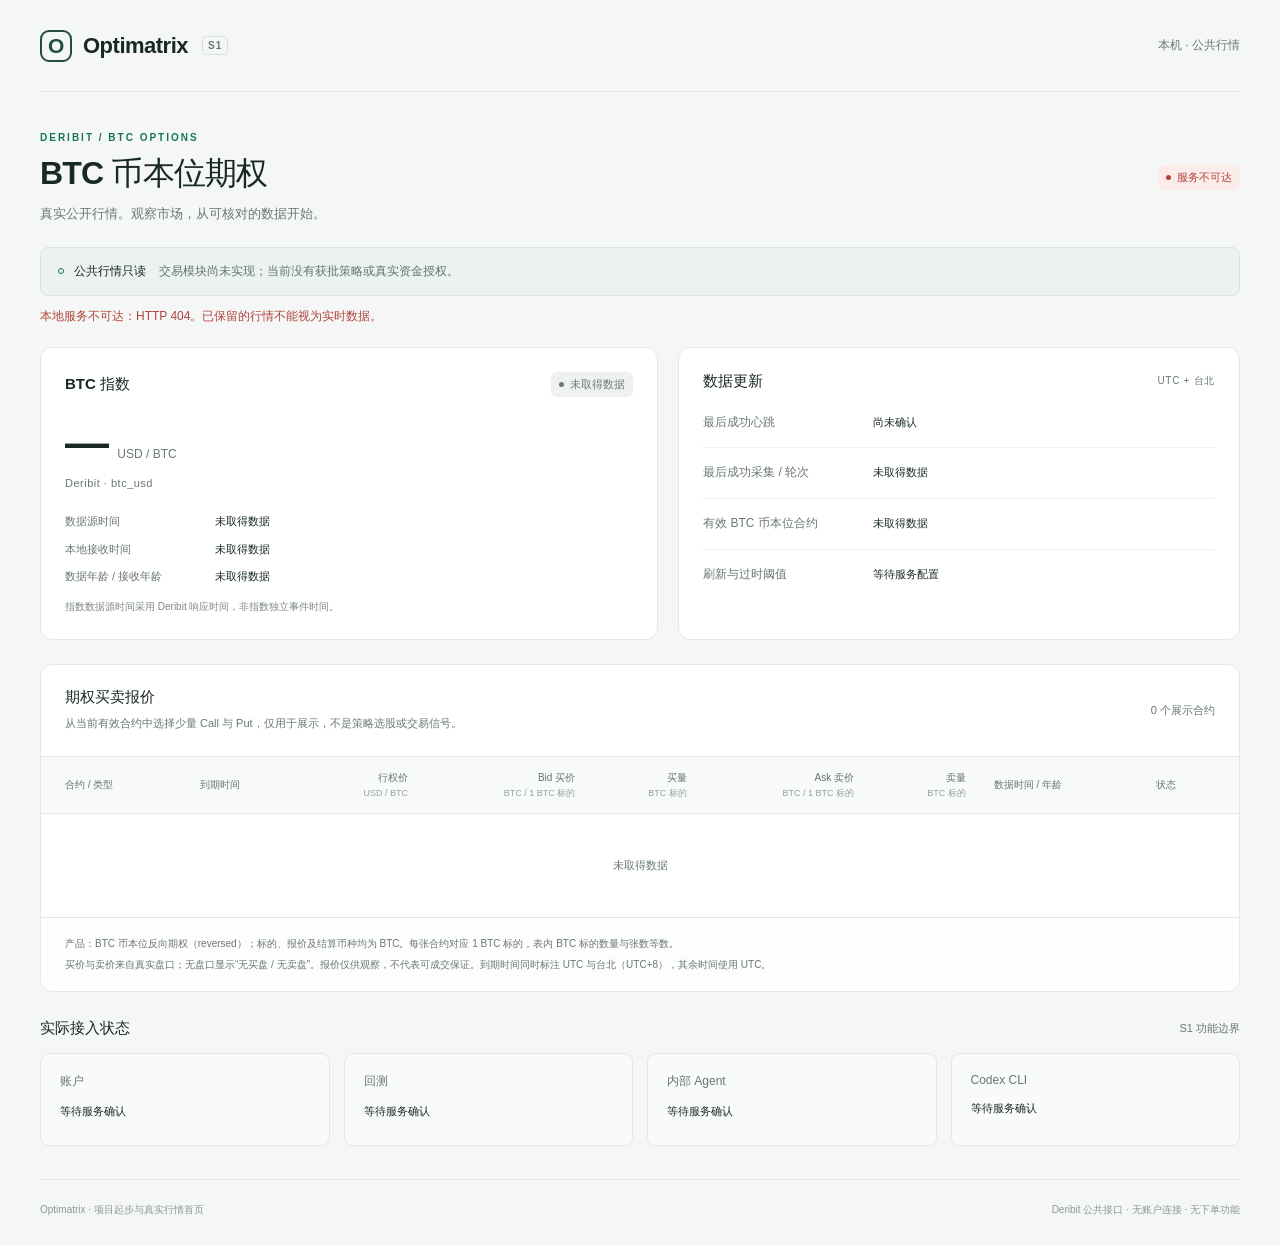
==== static/index.html @ a39e9156 "feat: initialize S1 read-only Deribit BTC options dashboard" ====
<!doctype html>
<html lang="zh-Hans">
  <head>
    <meta charset="utf-8">
    <meta name="viewport" content="width=device-width, initial-scale=1">
    <meta name="color-scheme" content="light">
    <title>Optimatrix · BTC 币本位期权</title>
    <link rel="stylesheet" href="/static/style.css">
    <script defer src="/static/app.js"></script>
  </head>
  <body>
    <div class="page-shell">
      <header class="masthead">
        <div class="brand"><span class="brand-mark" aria-hidden="true">O</span><span>Optimatrix</span><span class="stage">S1</span></div>
        <span class="environment">本机 · 公共行情</span>
      </header>

      <main>
        <div class="page-heading">
          <div><p class="eyebrow">DERIBIT / BTC OPTIONS</p><h1>BTC 币本位期权</h1><p class="subtitle">真实公开行情。观察市场，从可核对的数据开始。</p></div>
          <div id="backend-status" class="badge badge-warning" role="status">正在确认本地服务</div>
        </div>

        <div class="mode-notice"><span class="notice-dot" aria-hidden="true"></span><div><strong>公共行情只读</strong><span>交易模块尚未实现；当前没有获批策略或真实资金授权。</span></div></div>
        <noscript><p class="error-notice">未取得数据：请开启浏览器 JavaScript，页面需要持续验证本地服务与行情状态。</p></noscript>
        <div id="connection-notice" class="connection-notice" role="status">尚未收到本地服务心跳，行情状态未确认。</div>

        <section class="overview" aria-label="行情概览">
          <article class="panel index-panel">
            <div class="panel-topline"><h2>BTC 指数</h2><span id="index-status" class="badge badge-neutral">未取得数据</span></div>
            <div class="index-price"><span id="index-price">—</span><span class="price-unit">USD / BTC</span></div>
            <p class="index-subtitle">Deribit · btc_usd</p>
            <dl class="time-facts"><div><dt>数据源时间</dt><dd id="index-source">未取得数据</dd></div><div><dt>本地接收时间</dt><dd id="index-received">未取得数据</dd></div><div><dt>数据年龄 / 接收年龄</dt><dd id="index-age">未取得数据</dd></div></dl>
            <p class="fineprint">指数数据源时间采用 Deribit 响应时间，非指数独立事件时间。</p>
            <p id="index-error" class="inline-error" hidden></p>
          </article>
          <article class="panel health-panel">
            <div class="panel-topline"><h2>数据更新</h2><span class="live-label">UTC + 台北</span></div>
            <dl class="health-facts"><div><dt>最后成功心跳</dt><dd id="heartbeat">尚未确认</dd></div><div><dt>最后成功采集 / 轮次</dt><dd id="collection">未取得数据</dd></div><div><dt>有效 BTC 币本位合约</dt><dd id="catalog">未取得数据</dd></div><div><dt>刷新与过时阈值</dt><dd id="refresh">等待服务配置</dd></div></dl>
            <p id="collector-error" class="inline-error" hidden></p>
            <p id="retry" class="fineprint" hidden></p>
          </article>
        </section>

        <section class="panel options-panel" aria-labelledby="options-title">
          <div class="section-heading"><div><h2 id="options-title">期权买卖报价</h2><p>从当前有效合约中选择少量 Call 与 Put，仅用于展示，不是策略选股或交易信号。</p></div><span id="option-count" class="count-label">0 个展示合约</span></div>
          <p id="table-scroll-hint" class="table-scroll-hint" hidden>↔ 左右滑动可查看卖价、数量和数据状态；键盘用户可按 Tab 聚焦表格后使用左右方向键。</p>
          <div id="options-scroll" class="table-scroll" tabindex="0" role="region" aria-label="期权报价横向滚动区域" aria-describedby="table-scroll-hint"><table><caption class="sr-only">BTC 币本位期权买卖报价、数量、到期时间及数据状态</caption><thead><tr><th scope="col">合约 / 类型</th><th scope="col">到期时间</th><th scope="col" class="number">行权价<span>USD / BTC</span></th><th scope="col" class="number">Bid 买价<span>BTC / 1 BTC 标的</span></th><th scope="col" class="number">买量<span>BTC 标的</span></th><th scope="col" class="number">Ask 卖价<span>BTC / 1 BTC 标的</span></th><th scope="col" class="number">卖量<span>BTC 标的</span></th><th scope="col">数据时间 / 年龄</th><th scope="col">状态</th></tr></thead><tbody id="options-body"><tr><td colspan="9" class="empty-state">未取得数据</td></tr></tbody></table></div>
          <div class="table-notes"><p><strong>产品：</strong>BTC 币本位反向期权（reversed）；标的、报价及结算币种均为 BTC。每张合约对应 1 BTC 标的，表内 BTC 标的数量与张数等数。</p><p>买价与卖价来自真实盘口；无盘口显示“无买盘 / 无卖盘”。报价仅供观察，不代表可成交保证。到期时间同时标注 UTC 与台北（UTC+8），其余时间使用 UTC。</p></div>
        </section>

        <section class="integration-section" aria-labelledby="integration-title"><div class="section-heading"><h2 id="integration-title">实际接入状态</h2><span class="count-label">S1 功能边界</span></div><div class="integration-grid"><article class="integration-card"><h3>账户</h3><p id="account-status">等待服务确认</p></article><article class="integration-card"><h3>回测</h3><p id="backtest-status">等待服务确认</p></article><article class="integration-card"><h3>内部 Agent</h3><p id="agent-status">等待服务确认</p></article><article class="integration-card"><h3>Codex CLI</h3><p id="codex-status">等待服务确认</p><p id="codex-checked" class="fineprint"></p></article></div></section>
      </main>
      <footer><span>Optimatrix · 项目起步与真实行情首页</span><span>Deribit 公共接口 · 无账户连接 · 无下单功能</span></footer>
    </div>
  </body>
</html>
---- static/style.css ----
:root{font-family:Inter,-apple-system,BlinkMacSystemFont,"Segoe UI","Noto Sans SC","PingFang SC","Microsoft YaHei",sans-serif;color:#172826;background:#f5f7f6;font-synthesis:none;--muted:#687773;--line:#e2e8e5;--green:#16745c;--amber:#9b6716;--red:#b0443c}
*{box-sizing:border-box}body{margin:0}.page-shell{max-width:1520px;margin:auto;padding:0 40px}.masthead{height:92px;border-bottom:1px solid var(--line);display:flex;align-items:center;justify-content:space-between}.brand{display:flex;align-items:center;gap:11px;font-size:22px;font-weight:680;letter-spacing:-.5px}.brand-mark{display:grid;place-items:center;width:32px;height:32px;border:2px solid #214d43;border-radius:9px;color:#214d43;font-size:21px;font-weight:700}.stage{font-size:10px;letter-spacing:1px;border:1px solid #d6e1dc;border-radius:4px;padding:3px 5px;margin-left:3px;color:var(--muted)}.environment{color:var(--muted);font-size:12px}main{padding-top:40px}.page-heading{display:flex;justify-content:space-between;align-items:center;gap:16px;margin-bottom:24px}.eyebrow{font-size:10px;letter-spacing:2px;color:var(--green);font-weight:700;margin:0 0 10px}h1{font-size:32px;line-height:1.3;letter-spacing:-.8px;margin:0}h2{font-size:15px;margin:0;font-weight:650}h3{font-size:12px;font-weight:500;color:var(--muted);margin:0 0 12px}.subtitle{font-size:13px;color:var(--muted);margin:10px 0 0}.badge{display:inline-flex;align-items:center;gap:6px;border-radius:6px;padding:5px 8px;font-size:11px;font-weight:600;white-space:nowrap}.badge::before{content:"";height:5px;width:5px;border-radius:50%;background:currentColor}.badge-live{color:var(--green);background:#e8f5ee}.badge-warning{color:var(--amber);background:#fff3dc}.badge-error{color:var(--red);background:#fbecea}.badge-neutral{color:#6c7875;background:#edf1ef}.mode-notice{display:flex;align-items:center;gap:10px;padding:13px 17px;background:#ecf2ef;border:1px solid #d9e5df;border-radius:8px;font-size:12px;line-height:1.8}.mode-notice strong{font-weight:650;margin-right:13px}.mode-notice span:not(.notice-dot){color:#60766c}.notice-dot{width:6px;height:6px;border:1.5px solid var(--green);border-radius:50%;flex-shrink:0}.connection-notice{margin:10px 0 20px;font-size:12px;line-height:1.7;color:var(--muted);min-height:20px}.connection-notice.is-error,.error-notice{color:var(--red)}.connection-notice.is-warning{color:var(--amber)}.overview{display:grid;grid-template-columns:1.1fr 1fr;gap:20px;margin-bottom:24px}.panel{background:#fff;border:1px solid var(--line);border-radius:12px;overflow:hidden}.index-panel,.health-panel{padding:24px}.panel-topline{display:flex;justify-content:space-between;align-items:center;gap:12px;margin-bottom:21px}.index-price{display:flex;align-items:baseline;flex-wrap:wrap;gap:10px}.index-price>span:first-child{font-size:44px;line-height:1.15;font-weight:620;letter-spacing:-1.7px;font-variant-numeric:tabular-nums}.price-unit{font-size:12px;color:var(--muted)}.index-subtitle{font-size:11px;letter-spacing:.5px;color:var(--muted);margin:9px 0 24px}.time-facts,.health-facts{font-size:11px;margin:0}.time-facts>div,.health-facts>div{display:grid;grid-template-columns:140px 1fr;gap:10px;margin-top:11px;line-height:1.5}.time-facts dt,.health-facts dt{color:var(--muted)}dd{margin:0;font-variant-numeric:tabular-nums}.fineprint{font-size:10px;color:#7d8884;line-height:1.65;margin:14px 0 0;overflow-wrap:anywhere}.live-label{color:var(--muted);font-size:10px;letter-spacing:.7px}.health-facts{font-size:12px}.health-facts>div{grid-template-columns:160px 1fr;margin-top:0;padding:15px 0;border-bottom:1px solid #edf0ee}.health-facts>div:first-child{padding-top:1px}.health-facts>div:last-child{border-bottom:0;padding-bottom:0}.health-facts dd{font-size:11px;line-height:1.8}.inline-error{font-size:11px;color:var(--red);line-height:1.6;overflow-wrap:anywhere;margin:12px 0 0}.section-heading{display:flex;align-items:center;justify-content:space-between;gap:16px;padding:23px 24px}.section-heading p{font-size:11px;color:var(--muted);margin:8px 0 0;line-height:1.6}.count-label{font-size:11px;color:var(--muted);white-space:nowrap}.table-scroll{overflow:auto}table{border-collapse:collapse;width:100%;min-width:1130px;font-size:11px;text-align:left}th{color:#66756e;font-size:10px;font-weight:500;background:#f8faf9;padding:13px 14px;border-top:1px solid var(--line);border-bottom:1px solid var(--line);line-height:1.6;white-space:nowrap}th:first-child,td:first-child{padding-left:24px}th:last-child,td:last-child{padding-right:24px}th>span{display:block;color:#91a098;font-size:9px;letter-spacing:0}td{padding:17px 14px;border-bottom:1px solid #edf1ef;font-variant-numeric:tabular-nums;vertical-align:top;line-height:1.7}tbody tr:last-child td{border-bottom:0}tbody tr:hover{background:#fcfdfc}.number{text-align:right;white-space:nowrap}.instrument-name{font-size:11px;font-weight:650;white-space:nowrap}.type-chip{display:inline-flex;margin-top:5px;font-size:9px;padding:1px 6px;border-radius:4px;font-weight:600;line-height:1.6}.type-call{background:#edf6f2;color:#398168}.type-put{background:#f2eff9;color:#776599}.secondary{display:block;color:var(--muted);font-size:9px;white-space:nowrap}.quote-value{font-weight:600}.no-quote{font-size:10px;color:#8a9690}.row-error{max-width:140px;white-space:normal;color:var(--red);font-size:9px;margin-top:5px;overflow-wrap:anywhere}.table-notes{padding:14px 24px;border-top:1px solid var(--line);background:#fcfdfc}.table-notes p{font-size:10px;color:var(--muted);line-height:1.8;margin:3px 0}.table-notes strong{font-weight:550}.empty-state{text-align:center;padding:42px!important;color:var(--muted)}.integration-section{margin-top:27px}.integration-section>.section-heading{padding:0 0 15px}.integration-grid{display:grid;grid-template-columns:repeat(4,1fr);gap:14px}.integration-card{border:1px solid var(--line);border-radius:9px;padding:19px;background:#f9fbfa;min-width:0}.integration-card p{font-size:11px;line-height:1.75;margin:0;overflow-wrap:anywhere}.integration-card .fineprint{font-size:9px;color:var(--muted);margin-top:8px}footer{display:flex;justify-content:space-between;gap:15px;border-top:1px solid var(--line);font-size:10px;color:#8b9891;margin-top:33px;padding:21px 0 27px;line-height:1.7}.sr-only{position:absolute;width:1px;height:1px;padding:0;margin:-1px;overflow:hidden;clip:rect(0,0,0,0);white-space:nowrap;border:0}[hidden]{display:none!important}
@media(min-width:1300px){.health-panel{padding:24px 30px}.health-facts>div{grid-template-columns:180px 1fr}}@media(max-width:950px){.page-shell{padding:0 24px}.overview{grid-template-columns:1fr}.integration-grid{grid-template-columns:repeat(2,1fr)}.index-price>span:first-child{font-size:40px}.masthead{height:75px}main{padding-top:29px}}@media(max-width:560px){.page-shell{padding:0 16px}.brand{font-size:19px}.environment{font-size:10px}.page-heading{align-items:flex-start;flex-direction:column;margin-bottom:19px}h1{font-size:27px}.subtitle{font-size:12px}.mode-notice{padding:10px 12px;align-items:flex-start}.mode-notice strong{display:block}.notice-dot{margin-top:8px}.index-panel,.health-panel{padding:19px}.time-facts>div{grid-template-columns:115px 1fr;font-size:10px}.health-facts>div{grid-template-columns:133px 1fr;font-size:11px}.section-heading{padding:19px;align-items:flex-start}.count-label{font-size:10px}.integration-grid{grid-template-columns:1fr 1fr;gap:10px}.integration-card{padding:14px}.table-notes{padding:12px 19px}footer{flex-direction:column;gap:5px}.index-price>span:first-child{font-size:38px}.options-panel>.section-heading{flex-direction:column;gap:10px}}
.table-scroll-hint{font-size:11px;color:#537267;background:#f0f6f3;border-top:1px solid var(--line);margin:0;padding:10px 24px;line-height:1.7}.table-scroll:focus-visible{outline:2px solid var(--green);outline-offset:-2px}@media(max-width:560px){.table-scroll-hint{padding:10px 19px;font-size:10px}}
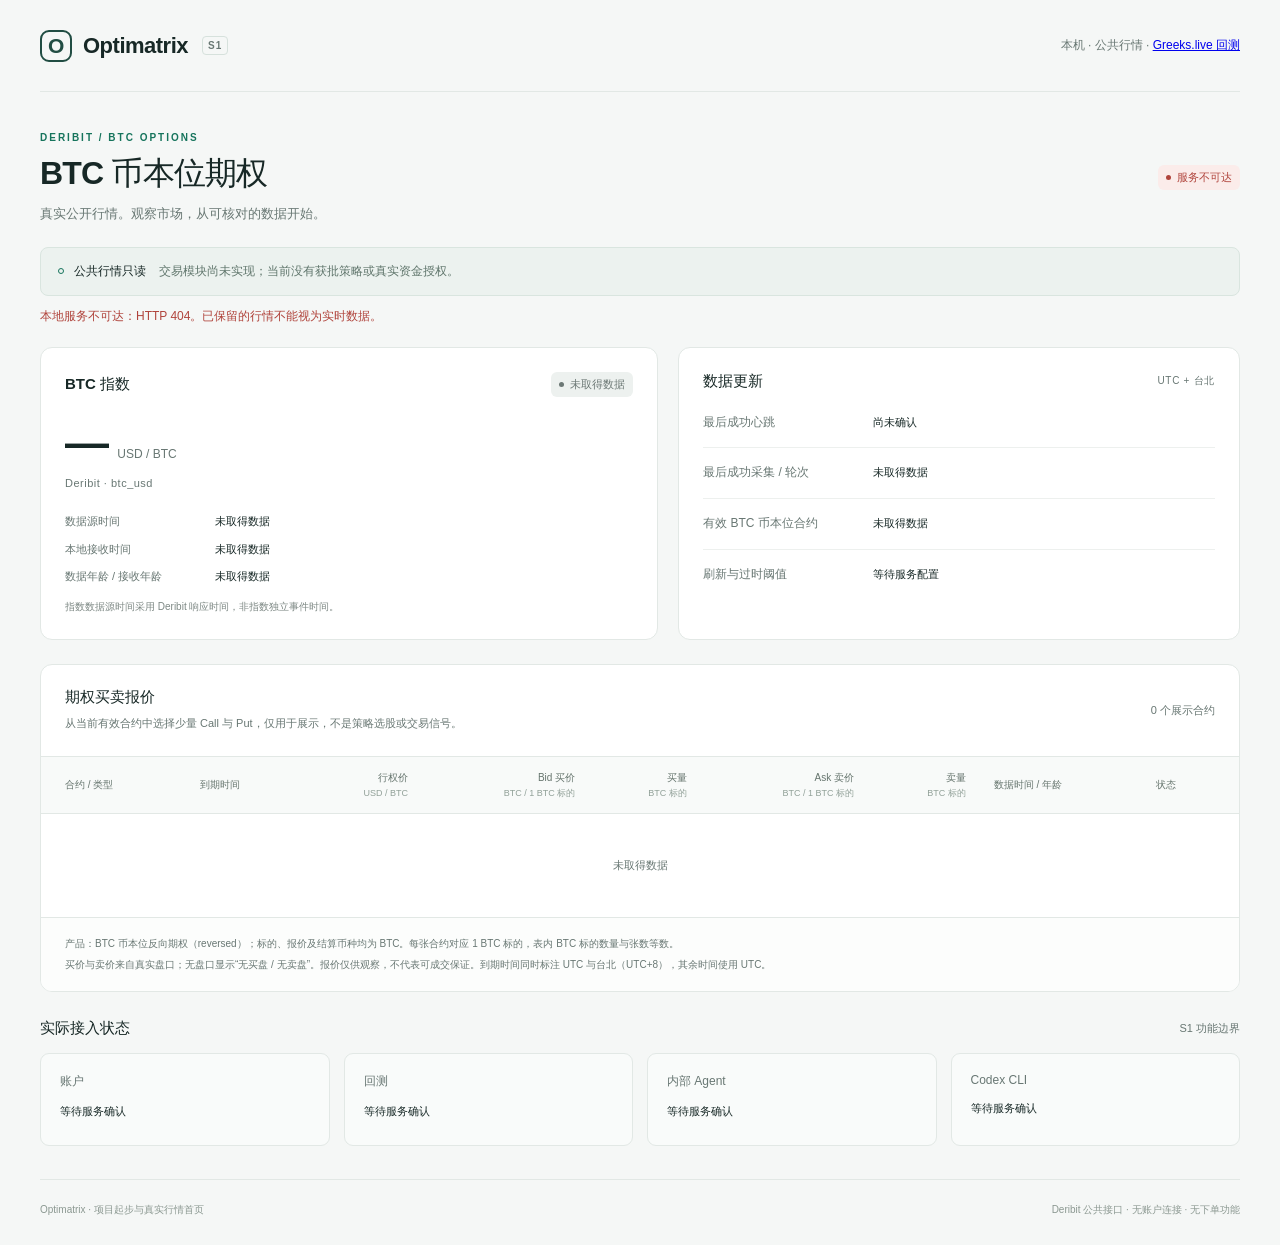
==== commit 422b3224: "feat: add S2 Greeks.live backtests and BTC model accounting" ====
--- a/static/index.html
+++ b/static/index.html
@@ -12,7 +12,7 @@
     <div class="page-shell">
       <header class="masthead">
         <div class="brand"><span class="brand-mark" aria-hidden="true">O</span><span>Optimatrix</span><span class="stage">S1</span></div>
-        <span class="environment">本机 · 公共行情</span>
+        <span class="environment">本机 · 公共行情 · <a href="/backtest">Greeks.live 回测</a></span>
       </header>
 
       <main>
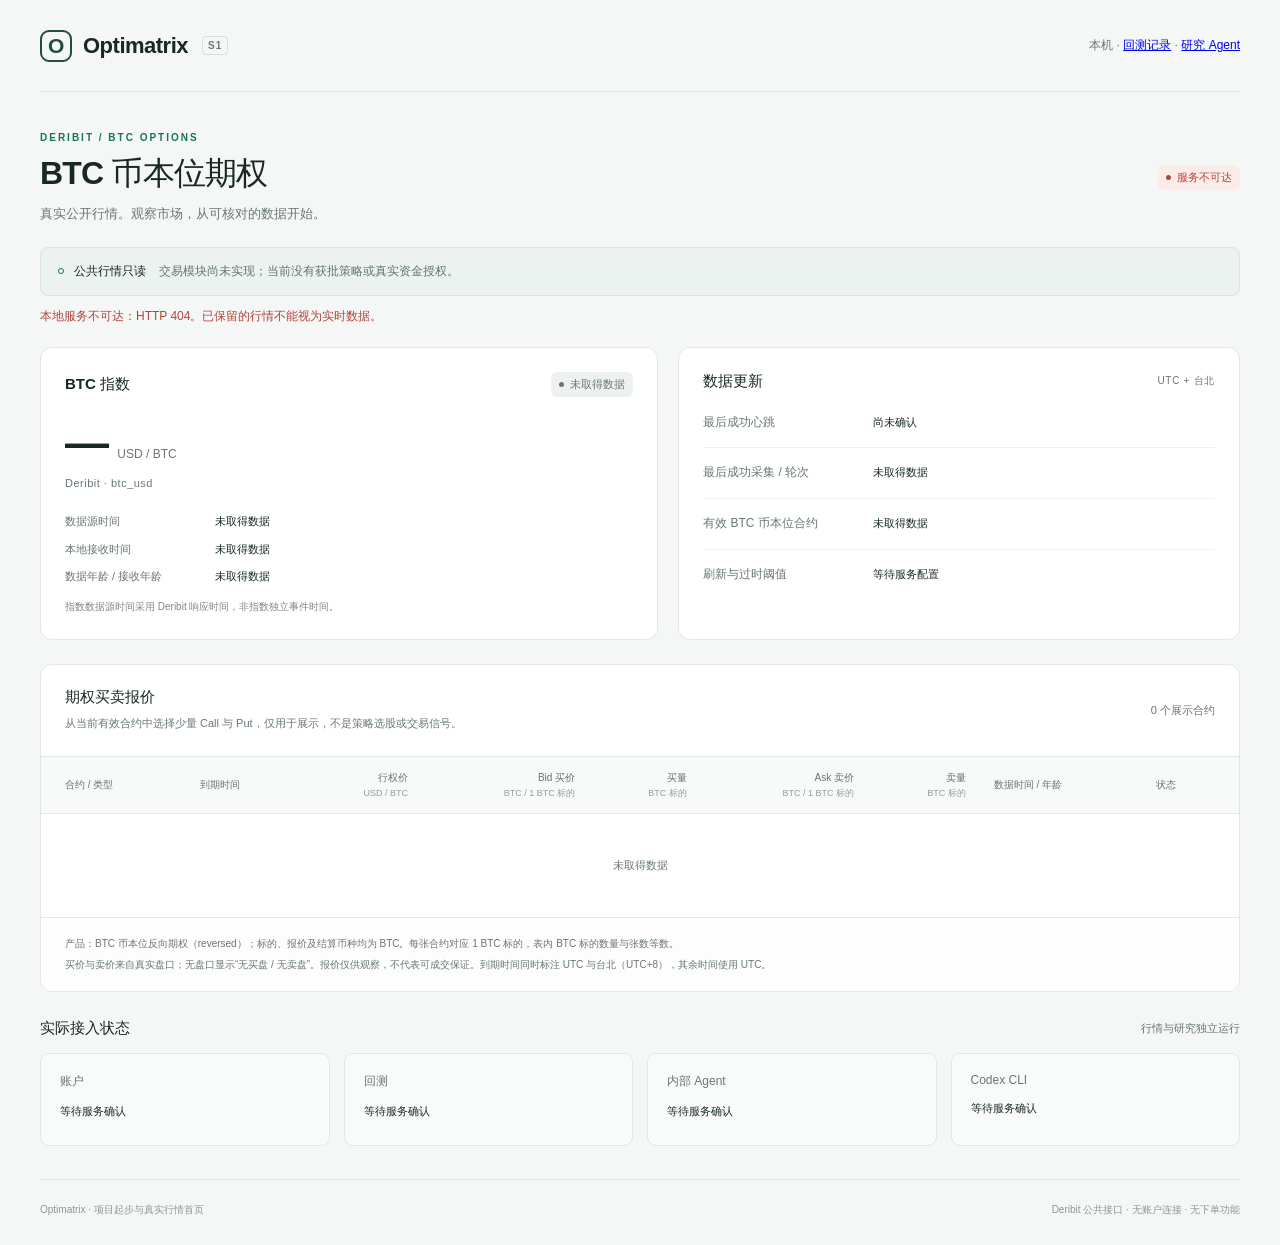
==== commit 23a99f89: "feat: add S3 Codex CLI research agent and verified backtest loop" ====
--- a/static/index.html
+++ b/static/index.html
@@ -12,7 +12,7 @@
     <div class="page-shell">
       <header class="masthead">
         <div class="brand"><span class="brand-mark" aria-hidden="true">O</span><span>Optimatrix</span><span class="stage">S1</span></div>
-        <span class="environment">本机 · 公共行情 · <a href="/backtest">Greeks.live 回测</a></span>
+        <span class="environment">本机 · <a href="/backtest">回测记录</a> · <a href="/research">研究 Agent</a></span>
       </header>
 
       <main>
@@ -49,7 +49,7 @@
           <div class="table-notes"><p><strong>产品：</strong>BTC 币本位反向期权（reversed）；标的、报价及结算币种均为 BTC。每张合约对应 1 BTC 标的，表内 BTC 标的数量与张数等数。</p><p>买价与卖价来自真实盘口；无盘口显示“无买盘 / 无卖盘”。报价仅供观察，不代表可成交保证。到期时间同时标注 UTC 与台北（UTC+8），其余时间使用 UTC。</p></div>
         </section>
 
-        <section class="integration-section" aria-labelledby="integration-title"><div class="section-heading"><h2 id="integration-title">实际接入状态</h2><span class="count-label">S1 功能边界</span></div><div class="integration-grid"><article class="integration-card"><h3>账户</h3><p id="account-status">等待服务确认</p></article><article class="integration-card"><h3>回测</h3><p id="backtest-status">等待服务确认</p></article><article class="integration-card"><h3>内部 Agent</h3><p id="agent-status">等待服务确认</p></article><article class="integration-card"><h3>Codex CLI</h3><p id="codex-status">等待服务确认</p><p id="codex-checked" class="fineprint"></p></article></div></section>
+        <section class="integration-section" aria-labelledby="integration-title"><div class="section-heading"><h2 id="integration-title">实际接入状态</h2><span class="count-label">行情与研究独立运行</span></div><div class="integration-grid"><article class="integration-card"><h3>账户</h3><p id="account-status">等待服务确认</p></article><article class="integration-card"><h3>回测</h3><p id="backtest-status">等待服务确认</p></article><article class="integration-card"><h3>内部 Agent</h3><p id="agent-status">等待服务确认</p></article><article class="integration-card"><h3>Codex CLI</h3><p id="codex-status">等待服务确认</p><p id="codex-checked" class="fineprint"></p></article></div></section>
       </main>
       <footer><span>Optimatrix · 项目起步与真实行情首页</span><span>Deribit 公共接口 · 无账户连接 · 无下单功能</span></footer>
     </div>
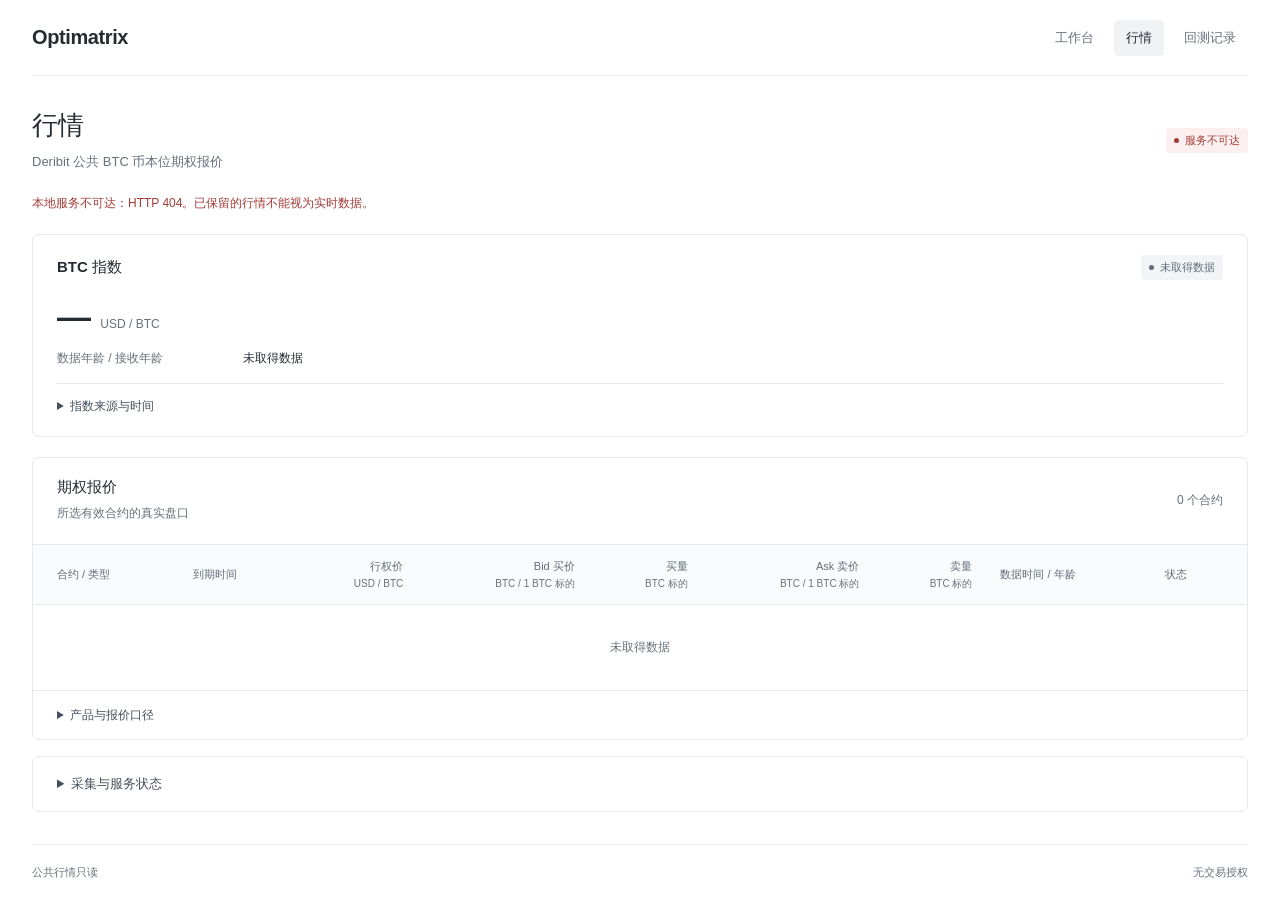
==== commit f6264db0: "refactor: simplify S3 workbench and bind research evidence Present real account, strategy, agent and" ====
--- a/static/index.html
+++ b/static/index.html
@@ -4,54 +4,50 @@
     <meta charset="utf-8">
     <meta name="viewport" content="width=device-width, initial-scale=1">
     <meta name="color-scheme" content="light">
-    <title>Optimatrix · BTC 币本位期权</title>
+    <title>Optimatrix · 行情</title>
     <link rel="stylesheet" href="/static/style.css">
     <script defer src="/static/app.js"></script>
   </head>
-  <body>
+  <body class="support-page market-page">
     <div class="page-shell">
       <header class="masthead">
-        <div class="brand"><span class="brand-mark" aria-hidden="true">O</span><span>Optimatrix</span><span class="stage">S1</span></div>
-        <span class="environment">本机 · <a href="/backtest">回测记录</a> · <a href="/research">研究 Agent</a></span>
+        <a class="brand" href="/">Optimatrix</a>
+        <nav class="page-nav" aria-label="主导航">
+          <a class="nav-item" href="/">工作台</a>
+          <a class="nav-item is-active" href="/market" aria-current="page">行情</a>
+          <a class="nav-item" href="/backtest">回测记录</a>
+        </nav>
       </header>
-
       <main>
         <div class="page-heading">
-          <div><p class="eyebrow">DERIBIT / BTC OPTIONS</p><h1>BTC 币本位期权</h1><p class="subtitle">真实公开行情。观察市场，从可核对的数据开始。</p></div>
+          <div><h1>行情</h1><p class="subtitle">Deribit 公共 BTC 币本位期权报价</p></div>
           <div id="backend-status" class="badge badge-warning" role="status">正在确认本地服务</div>
         </div>
-
-        <div class="mode-notice"><span class="notice-dot" aria-hidden="true"></span><div><strong>公共行情只读</strong><span>交易模块尚未实现；当前没有获批策略或真实资金授权。</span></div></div>
-        <noscript><p class="error-notice">未取得数据：请开启浏览器 JavaScript，页面需要持续验证本地服务与行情状态。</p></noscript>
+        <noscript><p class="error-notice">请开启 JavaScript，以确认服务与行情状态。</p></noscript>
         <div id="connection-notice" class="connection-notice" role="status">尚未收到本地服务心跳，行情状态未确认。</div>
-
-        <section class="overview" aria-label="行情概览">
-          <article class="panel index-panel">
-            <div class="panel-topline"><h2>BTC 指数</h2><span id="index-status" class="badge badge-neutral">未取得数据</span></div>
-            <div class="index-price"><span id="index-price">—</span><span class="price-unit">USD / BTC</span></div>
-            <p class="index-subtitle">Deribit · btc_usd</p>
-            <dl class="time-facts"><div><dt>数据源时间</dt><dd id="index-source">未取得数据</dd></div><div><dt>本地接收时间</dt><dd id="index-received">未取得数据</dd></div><div><dt>数据年龄 / 接收年龄</dt><dd id="index-age">未取得数据</dd></div></dl>
-            <p class="fineprint">指数数据源时间采用 Deribit 响应时间，非指数独立事件时间。</p>
-            <p id="index-error" class="inline-error" hidden></p>
-          </article>
-          <article class="panel health-panel">
-            <div class="panel-topline"><h2>数据更新</h2><span class="live-label">UTC + 台北</span></div>
+        <section class="panel index-panel" aria-labelledby="index-title">
+          <div class="panel-topline"><h2 id="index-title">BTC 指数</h2><span id="index-status" class="badge badge-neutral">未取得数据</span></div>
+          <div class="index-price"><span id="index-price">—</span><span class="price-unit">USD / BTC</span></div>
+          <dl class="time-facts"><div><dt>数据年龄 / 接收年龄</dt><dd id="index-age">未取得数据</dd></div></dl>
+          <p id="index-error" class="inline-error" hidden></p>
+          <details class="inline-detail"><summary>指数来源与时间</summary><dl class="time-facts"><div><dt>数据源时间</dt><dd id="index-source">未取得数据</dd></div><div><dt>本地接收时间</dt><dd id="index-received">未取得数据</dd></div></dl><p class="fineprint">btc_usd；源时间采用 Deribit 响应时间，非指数独立事件时间。时间均为 UTC。</p></details>
+        </section>
+        <section class="panel options-panel" aria-labelledby="options-title">
+          <div class="section-heading"><div><h2 id="options-title">期权报价</h2><p>所选有效合约的真实盘口</p></div><span id="option-count" class="count-label">0 个合约</span></div>
+          <p id="table-scroll-hint" class="table-scroll-hint" hidden>左右滑动查看完整报价；键盘用户可聚焦表格后使用方向键。</p>
+          <div id="options-scroll" class="table-scroll" tabindex="0" role="region" aria-label="期权报价横向滚动区域" aria-describedby="table-scroll-hint"><table><caption class="sr-only">BTC 币本位期权买卖报价、数量、到期时间及数据状态</caption><thead><tr><th scope="col">合约 / 类型</th><th scope="col">到期时间</th><th scope="col" class="number">行权价<span>USD / BTC</span></th><th scope="col" class="number">Bid 买价<span>BTC / 1 BTC 标的</span></th><th scope="col" class="number">买量<span>BTC 标的</span></th><th scope="col" class="number">Ask 卖价<span>BTC / 1 BTC 标的</span></th><th scope="col" class="number">卖量<span>BTC 标的</span></th><th scope="col">数据时间 / 年龄</th><th scope="col">状态</th></tr></thead><tbody id="options-body"><tr><td colspan="9" class="empty-state">未取得数据</td></tr></tbody></table></div>
+          <details class="table-notes"><summary>产品与报价口径</summary><p>BTC 币本位反向期权（reversed），标的、报价与结算币种均为 BTC；每张对应 1 BTC 标的。表内 BTC 标的数量与张数等数。</p><p>无盘口显示“无买盘 / 无卖盘”。报价不保证成交，也不是策略信号。到期时间为 UTC；各项状态与年龄用于判断保留值是否仍然新鲜。</p></details>
+        </section>
+        <details class="panel service-details">
+          <summary>采集与服务状态</summary>
+          <div class="service-detail-body">
             <dl class="health-facts"><div><dt>最后成功心跳</dt><dd id="heartbeat">尚未确认</dd></div><div><dt>最后成功采集 / 轮次</dt><dd id="collection">未取得数据</dd></div><div><dt>有效 BTC 币本位合约</dt><dd id="catalog">未取得数据</dd></div><div><dt>刷新与过时阈值</dt><dd id="refresh">等待服务配置</dd></div></dl>
-            <p id="collector-error" class="inline-error" hidden></p>
-            <p id="retry" class="fineprint" hidden></p>
-          </article>
-        </section>
-
-        <section class="panel options-panel" aria-labelledby="options-title">
-          <div class="section-heading"><div><h2 id="options-title">期权买卖报价</h2><p>从当前有效合约中选择少量 Call 与 Put，仅用于展示，不是策略选股或交易信号。</p></div><span id="option-count" class="count-label">0 个展示合约</span></div>
-          <p id="table-scroll-hint" class="table-scroll-hint" hidden>↔ 左右滑动可查看卖价、数量和数据状态；键盘用户可按 Tab 聚焦表格后使用左右方向键。</p>
-          <div id="options-scroll" class="table-scroll" tabindex="0" role="region" aria-label="期权报价横向滚动区域" aria-describedby="table-scroll-hint"><table><caption class="sr-only">BTC 币本位期权买卖报价、数量、到期时间及数据状态</caption><thead><tr><th scope="col">合约 / 类型</th><th scope="col">到期时间</th><th scope="col" class="number">行权价<span>USD / BTC</span></th><th scope="col" class="number">Bid 买价<span>BTC / 1 BTC 标的</span></th><th scope="col" class="number">买量<span>BTC 标的</span></th><th scope="col" class="number">Ask 卖价<span>BTC / 1 BTC 标的</span></th><th scope="col" class="number">卖量<span>BTC 标的</span></th><th scope="col">数据时间 / 年龄</th><th scope="col">状态</th></tr></thead><tbody id="options-body"><tr><td colspan="9" class="empty-state">未取得数据</td></tr></tbody></table></div>
-          <div class="table-notes"><p><strong>产品：</strong>BTC 币本位反向期权（reversed）；标的、报价及结算币种均为 BTC。每张合约对应 1 BTC 标的，表内 BTC 标的数量与张数等数。</p><p>买价与卖价来自真实盘口；无盘口显示“无买盘 / 无卖盘”。报价仅供观察，不代表可成交保证。到期时间同时标注 UTC 与台北（UTC+8），其余时间使用 UTC。</p></div>
-        </section>
-
-        <section class="integration-section" aria-labelledby="integration-title"><div class="section-heading"><h2 id="integration-title">实际接入状态</h2><span class="count-label">行情与研究独立运行</span></div><div class="integration-grid"><article class="integration-card"><h3>账户</h3><p id="account-status">等待服务确认</p></article><article class="integration-card"><h3>回测</h3><p id="backtest-status">等待服务确认</p></article><article class="integration-card"><h3>内部 Agent</h3><p id="agent-status">等待服务确认</p></article><article class="integration-card"><h3>Codex CLI</h3><p id="codex-status">等待服务确认</p><p id="codex-checked" class="fineprint"></p></article></div></section>
+            <p id="collector-error" class="inline-error" hidden></p><p id="retry" class="fineprint" hidden></p>
+            <dl class="integration-facts"><div><dt>账户</dt><dd id="account-status">等待服务确认</dd></div><div><dt>回测</dt><dd id="backtest-status">等待服务确认</dd></div><div><dt>Agent</dt><dd id="agent-status">等待服务确认</dd></div><div><dt>Codex CLI</dt><dd><span id="codex-status">等待服务确认</span><p id="codex-checked" class="fineprint"></p></dd></div></dl>
+          </div>
+        </details>
       </main>
-      <footer><span>Optimatrix · 项目起步与真实行情首页</span><span>Deribit 公共接口 · 无账户连接 · 无下单功能</span></footer>
+      <footer><span>公共行情只读</span><span>无交易授权</span></footer>
     </div>
   </body>
 </html>
--- a/static/style.css
+++ b/static/style.css
@@ -1,4 +1,134 @@
-:root{font-family:Inter,-apple-system,BlinkMacSystemFont,"Segoe UI","Noto Sans SC","PingFang SC","Microsoft YaHei",sans-serif;color:#172826;background:#f5f7f6;font-synthesis:none;--muted:#687773;--line:#e2e8e5;--green:#16745c;--amber:#9b6716;--red:#b0443c}
-*{box-sizing:border-box}body{margin:0}.page-shell{max-width:1520px;margin:auto;padding:0 40px}.masthead{height:92px;border-bottom:1px solid var(--line);display:flex;align-items:center;justify-content:space-between}.brand{display:flex;align-items:center;gap:11px;font-size:22px;font-weight:680;letter-spacing:-.5px}.brand-mark{display:grid;place-items:center;width:32px;height:32px;border:2px solid #214d43;border-radius:9px;color:#214d43;font-size:21px;font-weight:700}.stage{font-size:10px;letter-spacing:1px;border:1px solid #d6e1dc;border-radius:4px;padding:3px 5px;margin-left:3px;color:var(--muted)}.environment{color:var(--muted);font-size:12px}main{padding-top:40px}.page-heading{display:flex;justify-content:space-between;align-items:center;gap:16px;margin-bottom:24px}.eyebrow{font-size:10px;letter-spacing:2px;color:var(--green);font-weight:700;margin:0 0 10px}h1{font-size:32px;line-height:1.3;letter-spacing:-.8px;margin:0}h2{font-size:15px;margin:0;font-weight:650}h3{font-size:12px;font-weight:500;color:var(--muted);margin:0 0 12px}.subtitle{font-size:13px;color:var(--muted);margin:10px 0 0}.badge{display:inline-flex;align-items:center;gap:6px;border-radius:6px;padding:5px 8px;font-size:11px;font-weight:600;white-space:nowrap}.badge::before{content:"";height:5px;width:5px;border-radius:50%;background:currentColor}.badge-live{color:var(--green);background:#e8f5ee}.badge-warning{color:var(--amber);background:#fff3dc}.badge-error{color:var(--red);background:#fbecea}.badge-neutral{color:#6c7875;background:#edf1ef}.mode-notice{display:flex;align-items:center;gap:10px;padding:13px 17px;background:#ecf2ef;border:1px solid #d9e5df;border-radius:8px;font-size:12px;line-height:1.8}.mode-notice strong{font-weight:650;margin-right:13px}.mode-notice span:not(.notice-dot){color:#60766c}.notice-dot{width:6px;height:6px;border:1.5px solid var(--green);border-radius:50%;flex-shrink:0}.connection-notice{margin:10px 0 20px;font-size:12px;line-height:1.7;color:var(--muted);min-height:20px}.connection-notice.is-error,.error-notice{color:var(--red)}.connection-notice.is-warning{color:var(--amber)}.overview{display:grid;grid-template-columns:1.1fr 1fr;gap:20px;margin-bottom:24px}.panel{background:#fff;border:1px solid var(--line);border-radius:12px;overflow:hidden}.index-panel,.health-panel{padding:24px}.panel-topline{display:flex;justify-content:space-between;align-items:center;gap:12px;margin-bottom:21px}.index-price{display:flex;align-items:baseline;flex-wrap:wrap;gap:10px}.index-price>span:first-child{font-size:44px;line-height:1.15;font-weight:620;letter-spacing:-1.7px;font-variant-numeric:tabular-nums}.price-unit{font-size:12px;color:var(--muted)}.index-subtitle{font-size:11px;letter-spacing:.5px;color:var(--muted);margin:9px 0 24px}.time-facts,.health-facts{font-size:11px;margin:0}.time-facts>div,.health-facts>div{display:grid;grid-template-columns:140px 1fr;gap:10px;margin-top:11px;line-height:1.5}.time-facts dt,.health-facts dt{color:var(--muted)}dd{margin:0;font-variant-numeric:tabular-nums}.fineprint{font-size:10px;color:#7d8884;line-height:1.65;margin:14px 0 0;overflow-wrap:anywhere}.live-label{color:var(--muted);font-size:10px;letter-spacing:.7px}.health-facts{font-size:12px}.health-facts>div{grid-template-columns:160px 1fr;margin-top:0;padding:15px 0;border-bottom:1px solid #edf0ee}.health-facts>div:first-child{padding-top:1px}.health-facts>div:last-child{border-bottom:0;padding-bottom:0}.health-facts dd{font-size:11px;line-height:1.8}.inline-error{font-size:11px;color:var(--red);line-height:1.6;overflow-wrap:anywhere;margin:12px 0 0}.section-heading{display:flex;align-items:center;justify-content:space-between;gap:16px;padding:23px 24px}.section-heading p{font-size:11px;color:var(--muted);margin:8px 0 0;line-height:1.6}.count-label{font-size:11px;color:var(--muted);white-space:nowrap}.table-scroll{overflow:auto}table{border-collapse:collapse;width:100%;min-width:1130px;font-size:11px;text-align:left}th{color:#66756e;font-size:10px;font-weight:500;background:#f8faf9;padding:13px 14px;border-top:1px solid var(--line);border-bottom:1px solid var(--line);line-height:1.6;white-space:nowrap}th:first-child,td:first-child{padding-left:24px}th:last-child,td:last-child{padding-right:24px}th>span{display:block;color:#91a098;font-size:9px;letter-spacing:0}td{padding:17px 14px;border-bottom:1px solid #edf1ef;font-variant-numeric:tabular-nums;vertical-align:top;line-height:1.7}tbody tr:last-child td{border-bottom:0}tbody tr:hover{background:#fcfdfc}.number{text-align:right;white-space:nowrap}.instrument-name{font-size:11px;font-weight:650;white-space:nowrap}.type-chip{display:inline-flex;margin-top:5px;font-size:9px;padding:1px 6px;border-radius:4px;font-weight:600;line-height:1.6}.type-call{background:#edf6f2;color:#398168}.type-put{background:#f2eff9;color:#776599}.secondary{display:block;color:var(--muted);font-size:9px;white-space:nowrap}.quote-value{font-weight:600}.no-quote{font-size:10px;color:#8a9690}.row-error{max-width:140px;white-space:normal;color:var(--red);font-size:9px;margin-top:5px;overflow-wrap:anywhere}.table-notes{padding:14px 24px;border-top:1px solid var(--line);background:#fcfdfc}.table-notes p{font-size:10px;color:var(--muted);line-height:1.8;margin:3px 0}.table-notes strong{font-weight:550}.empty-state{text-align:center;padding:42px!important;color:var(--muted)}.integration-section{margin-top:27px}.integration-section>.section-heading{padding:0 0 15px}.integration-grid{display:grid;grid-template-columns:repeat(4,1fr);gap:14px}.integration-card{border:1px solid var(--line);border-radius:9px;padding:19px;background:#f9fbfa;min-width:0}.integration-card p{font-size:11px;line-height:1.75;margin:0;overflow-wrap:anywhere}.integration-card .fineprint{font-size:9px;color:var(--muted);margin-top:8px}footer{display:flex;justify-content:space-between;gap:15px;border-top:1px solid var(--line);font-size:10px;color:#8b9891;margin-top:33px;padding:21px 0 27px;line-height:1.7}.sr-only{position:absolute;width:1px;height:1px;padding:0;margin:-1px;overflow:hidden;clip:rect(0,0,0,0);white-space:nowrap;border:0}[hidden]{display:none!important}
-@media(min-width:1300px){.health-panel{padding:24px 30px}.health-facts>div{grid-template-columns:180px 1fr}}@media(max-width:950px){.page-shell{padding:0 24px}.overview{grid-template-columns:1fr}.integration-grid{grid-template-columns:repeat(2,1fr)}.index-price>span:first-child{font-size:40px}.masthead{height:75px}main{padding-top:29px}}@media(max-width:560px){.page-shell{padding:0 16px}.brand{font-size:19px}.environment{font-size:10px}.page-heading{align-items:flex-start;flex-direction:column;margin-bottom:19px}h1{font-size:27px}.subtitle{font-size:12px}.mode-notice{padding:10px 12px;align-items:flex-start}.mode-notice strong{display:block}.notice-dot{margin-top:8px}.index-panel,.health-panel{padding:19px}.time-facts>div{grid-template-columns:115px 1fr;font-size:10px}.health-facts>div{grid-template-columns:133px 1fr;font-size:11px}.section-heading{padding:19px;align-items:flex-start}.count-label{font-size:10px}.integration-grid{grid-template-columns:1fr 1fr;gap:10px}.integration-card{padding:14px}.table-notes{padding:12px 19px}footer{flex-direction:column;gap:5px}.index-price>span:first-child{font-size:38px}.options-panel>.section-heading{flex-direction:column;gap:10px}}
-.table-scroll-hint{font-size:11px;color:#537267;background:#f0f6f3;border-top:1px solid var(--line);margin:0;padding:10px 24px;line-height:1.7}.table-scroll:focus-visible{outline:2px solid var(--green);outline-offset:-2px}@media(max-width:560px){.table-scroll-hint{padding:10px 19px;font-size:10px}}
+:root {
+  font-family: -apple-system, BlinkMacSystemFont, "Segoe UI", "Noto Sans SC", "PingFang SC", "Microsoft YaHei", sans-serif;
+  color: #252b32;
+  background: #ffffff;
+  font-synthesis: none;
+  --muted: #68717c;
+  --line: #e5e8ec;
+  --green: #28634f;
+  --amber: #8c631e;
+  --red: #a13b36;
+}
+* { box-sizing: border-box; }
+body { margin: 0; }
+a { color: var(--green); }
+button, input, textarea, select { font: inherit; }
+.page-shell { max-width: 1320px; margin: auto; padding: 0 32px; }
+.masthead { min-height: 76px; border-bottom: 1px solid var(--line); display: flex; align-items: center; justify-content: space-between; gap: 24px; }
+.brand { display: flex; align-items: center; gap: 10px; color: #252b32; font-size: 20px; font-weight: 650; letter-spacing: -.4px; text-decoration: none; }
+.brand-mark { display: grid; place-items: center; width: 28px; height: 28px; border: 1px solid var(--line); border-radius: 5px; font-size: 18px; }
+.stage, .environment { color: var(--muted); font-size: 11px; font-weight: 400; letter-spacing: 0; }
+.page-nav { display: flex; gap: 8px; align-items: center; }
+.nav-item { font-size: 13px; color: var(--muted); text-decoration: none; padding: 9px 12px; border-radius: 5px; white-space: nowrap; }
+.nav-item:hover { color: #252b32; background: #f5f6f8; }
+.nav-item.is-active { color: #252b32; background: #f0f2f4; font-weight: 600; }
+main { padding-top: 32px; }
+.page-heading { display: flex; justify-content: space-between; align-items: center; gap: 20px; margin-bottom: 20px; }
+h1 { font-size: 26px; line-height: 1.35; letter-spacing: -.5px; margin: 0; font-weight: 650; }
+h2 { font-size: 15px; margin: 0; font-weight: 600; }
+h3 { font-size: 13px; font-weight: 600; color: #454f5b; margin: 0 0 12px; }
+.subtitle { font-size: 13px; color: var(--muted); margin: 8px 0 0; line-height: 1.7; }
+.eyebrow { font-size: 11px; color: var(--muted); margin: 0 0 9px; }
+.badge { display: inline-flex; align-items: center; gap: 6px; border-radius: 4px; padding: 5px 8px; font-size: 11px; font-weight: 500; white-space: nowrap; }
+.badge::before { content: ""; height: 5px; width: 5px; border-radius: 50%; background: currentColor; }
+.badge-live { color: var(--green); background: #f0f6f2; }
+.badge-warning { color: var(--amber); background: #fbf6eb; }
+.badge-error { color: var(--red); background: #fbf0ef; }
+.badge-neutral { color: #626d7a; background: #f2f4f6; }
+.mode-notice { font-size: 12px; line-height: 1.7; color: var(--muted); padding: 12px 0; }
+.mode-notice strong { color: #454f5b; font-weight: 500; margin-right: 10px; }
+.notice-dot { display: none; }
+.connection-notice { margin: 0 0 20px; font-size: 12px; line-height: 1.7; color: var(--muted); min-height: 20px; overflow-wrap: anywhere; }
+.connection-notice.is-error, .error-notice { color: var(--red); }
+.connection-notice.is-warning { color: var(--amber); }
+.panel { background: #fff; border: 1px solid var(--line); border-radius: 7px; overflow: hidden; }
+.index-panel { padding: 20px 24px; margin-bottom: 20px; }
+.panel-topline { display: flex; justify-content: space-between; align-items: center; gap: 12px; margin-bottom: 16px; }
+.index-price { display: flex; align-items: baseline; flex-wrap: wrap; gap: 10px; }
+.index-price > span:first-child { font-size: 34px; line-height: 1.2; font-weight: 600; letter-spacing: -.7px; font-variant-numeric: tabular-nums; }
+.price-unit { font-size: 12px; color: var(--muted); }
+.time-facts, .health-facts, .integration-facts { font-size: 12px; margin: 0; }
+.time-facts > div, .health-facts > div, .integration-facts > div { display: grid; grid-template-columns: 170px 1fr; gap: 16px; margin-top: 12px; line-height: 1.7; }
+dt { color: var(--muted); }
+dd { margin: 0; font-variant-numeric: tabular-nums; overflow-wrap: anywhere; }
+.fineprint { font-size: 11px; color: var(--muted); line-height: 1.7; margin: 12px 0 0; overflow-wrap: anywhere; }
+.inline-error { font-size: 12px; color: var(--red); line-height: 1.7; overflow-wrap: anywhere; margin: 12px 0 0; }
+.inline-detail { margin-top: 14px; padding-top: 12px; border-top: 1px solid var(--line); }
+summary { cursor: pointer; color: #454f5b; font-size: 12px; line-height: 1.7; }
+summary:hover { color: #252b32; }
+.section-heading { display: flex; align-items: center; justify-content: space-between; gap: 16px; padding: 20px 24px; }
+.section-heading p { font-size: 12px; color: var(--muted); margin: 6px 0 0; line-height: 1.7; }
+.count-label { font-size: 12px; color: var(--muted); white-space: nowrap; }
+.table-scroll { overflow: auto; }
+.table-scroll:focus-visible { outline: 2px solid var(--green); outline-offset: -2px; }
+table { border-collapse: collapse; width: 100%; min-width: 1130px; font-size: 12px; text-align: left; }
+th { color: #626d7a; font-size: 11px; font-weight: 500; background: #fafbfc; padding: 12px 14px; border-top: 1px solid var(--line); border-bottom: 1px solid var(--line); line-height: 1.7; white-space: nowrap; }
+th:first-child, td:first-child { padding-left: 24px; }
+th:last-child, td:last-child { padding-right: 24px; }
+th > span { display: block; color: var(--muted); font-size: 10px; }
+td { padding: 16px 14px; border-bottom: 1px solid var(--line); font-variant-numeric: tabular-nums; vertical-align: top; line-height: 1.7; }
+tbody tr:last-child td { border-bottom: 0; }
+tbody tr:hover { background: #fafbfc; }
+.number { text-align: right; white-space: nowrap; }
+.instrument-name { font-size: 12px; font-weight: 600; white-space: nowrap; }
+.type-chip { display: inline-flex; margin-top: 4px; font-size: 10px; color: var(--muted); line-height: 1.7; }
+.secondary { display: block; color: var(--muted); font-size: 10px; white-space: nowrap; }
+.quote-value { font-weight: 550; }
+.no-quote { color: var(--muted); }
+.row-error { max-width: 160px; white-space: normal; color: var(--red); font-size: 11px; margin-top: 5px; overflow-wrap: anywhere; }
+.table-notes { padding: 14px 24px; border-top: 1px solid var(--line); }
+.table-notes p { font-size: 12px; color: var(--muted); line-height: 1.8; margin: 10px 0 0; }
+.table-scroll-hint { font-size: 12px; color: var(--muted); background: #fafbfc; border-top: 1px solid var(--line); margin: 0; padding: 10px 24px; line-height: 1.7; }
+.empty-state { text-align: center; padding: 32px !important; color: var(--muted); }
+.service-details { margin-top: 16px; }
+.service-details > summary { padding: 16px 24px; font-size: 13px; font-weight: 500; }
+.service-details > summary .badge { margin-left: 12px; }
+.service-details[open] > summary { border-bottom: 1px solid var(--line); }
+.service-detail-body { padding: 4px 24px 22px; }
+.integration-facts { margin-top: 18px; padding-top: 8px; border-top: 1px solid var(--line); }
+.support-disclosures { margin-top: 24px; }
+.support-page.backtest-page .metrics-grid { display: grid; grid-template-columns: repeat(3, 1fr); gap: 0; margin: 18px 24px; border-top: 1px solid var(--line); border-left: 1px solid var(--line); }
+.support-page.backtest-page .metric { padding: 14px 16px; border-radius: 0; border: 0; border-right: 1px solid var(--line); border-bottom: 1px solid var(--line); background: #fff; }
+.support-page.backtest-page .metric > span { font-size: 11px; }
+.support-page.backtest-page .metric > strong { font-size: 17px; font-weight: 550; }
+.support-page.backtest-page .metric > small { font-size: 10px; }
+.support-page.backtest-page .metric-primary { background: #fafbfc; }
+.support-page.backtest-page .body-copy { font-size: 12px; line-height: 1.8; }
+.support-page.backtest-page .json-detail { background: #fff; }
+.support-page.backtest-page .btc-result-heading { margin-top: 16px; }
+.support-page.backtest-page .cashflow-section { padding-top: 0; }
+.support-page.backtest-page .cashflow-section > summary { padding: 15px 24px; font-weight: 500; }
+.support-page.backtest-page .detail-note { margin: 12px 24px; }
+.support-page.backtest-page .json-detail .json-detail { margin: 16px 24px; }
+.support-page.backtest-page .service-detail-body .experiment-title { font-size: 15px; color: #454f5b; margin: 16px 0 0; }
+.support-page.backtest-page .run-facts { margin: 8px 13px 16px; }
+footer { display: flex; justify-content: space-between; gap: 15px; border-top: 1px solid var(--line); font-size: 11px; color: var(--muted); margin-top: 32px; padding: 18px 0 24px; line-height: 1.7; }
+a:focus-visible, button:focus-visible, summary:focus-visible, select:focus-visible { outline: 2px solid var(--green); outline-offset: 3px; }
+.sr-only { position: absolute; width: 1px; height: 1px; padding: 0; margin: -1px; overflow: hidden; clip: rect(0, 0, 0, 0); white-space: nowrap; border: 0; }
+[hidden] { display: none !important; }
+@media (max-width: 950px) {
+  .page-shell { padding: 0 24px; }
+  .masthead { min-height: 70px; }
+  main { padding-top: 28px; }
+}
+@media (max-width: 620px) {
+  .page-shell { padding: 0 16px; }
+  .masthead { flex-wrap: wrap; gap: 8px; padding: 18px 0 12px; }
+  .brand { font-size: 19px; }
+  .page-nav { width: 100%; gap: 4px; overflow-x: auto; padding: 2px 0; }
+  .nav-item { padding: 8px 10px; font-size: 13px; }
+  .page-heading { align-items: flex-start; flex-direction: column; gap: 12px; }
+  h1 { font-size: 24px; }
+  .index-panel, .section-heading { padding: 18px; }
+  .index-price > span:first-child { font-size: 32px; }
+  .time-facts > div, .health-facts > div, .integration-facts > div { grid-template-columns: 132px 1fr; gap: 10px; }
+  .options-panel > .section-heading { align-items: flex-start; flex-direction: column; gap: 8px; }
+  .service-details > summary { padding: 15px 18px; }
+  .service-detail-body { padding: 2px 18px 18px; }
+  .table-notes, .table-scroll-hint { padding: 12px 18px; }
+  .support-page.backtest-page .metrics-grid { grid-template-columns: repeat(2, 1fr); margin: 16px 19px; }
+  .support-page.backtest-page .metric { padding: 12px; }
+  .support-page.backtest-page .metric > strong { font-size: 15px; }
+  .support-page.backtest-page .cashflow-section > summary { padding: 15px 19px; }
+  footer { margin-top: 24px; font-size: 10px; }
+}
